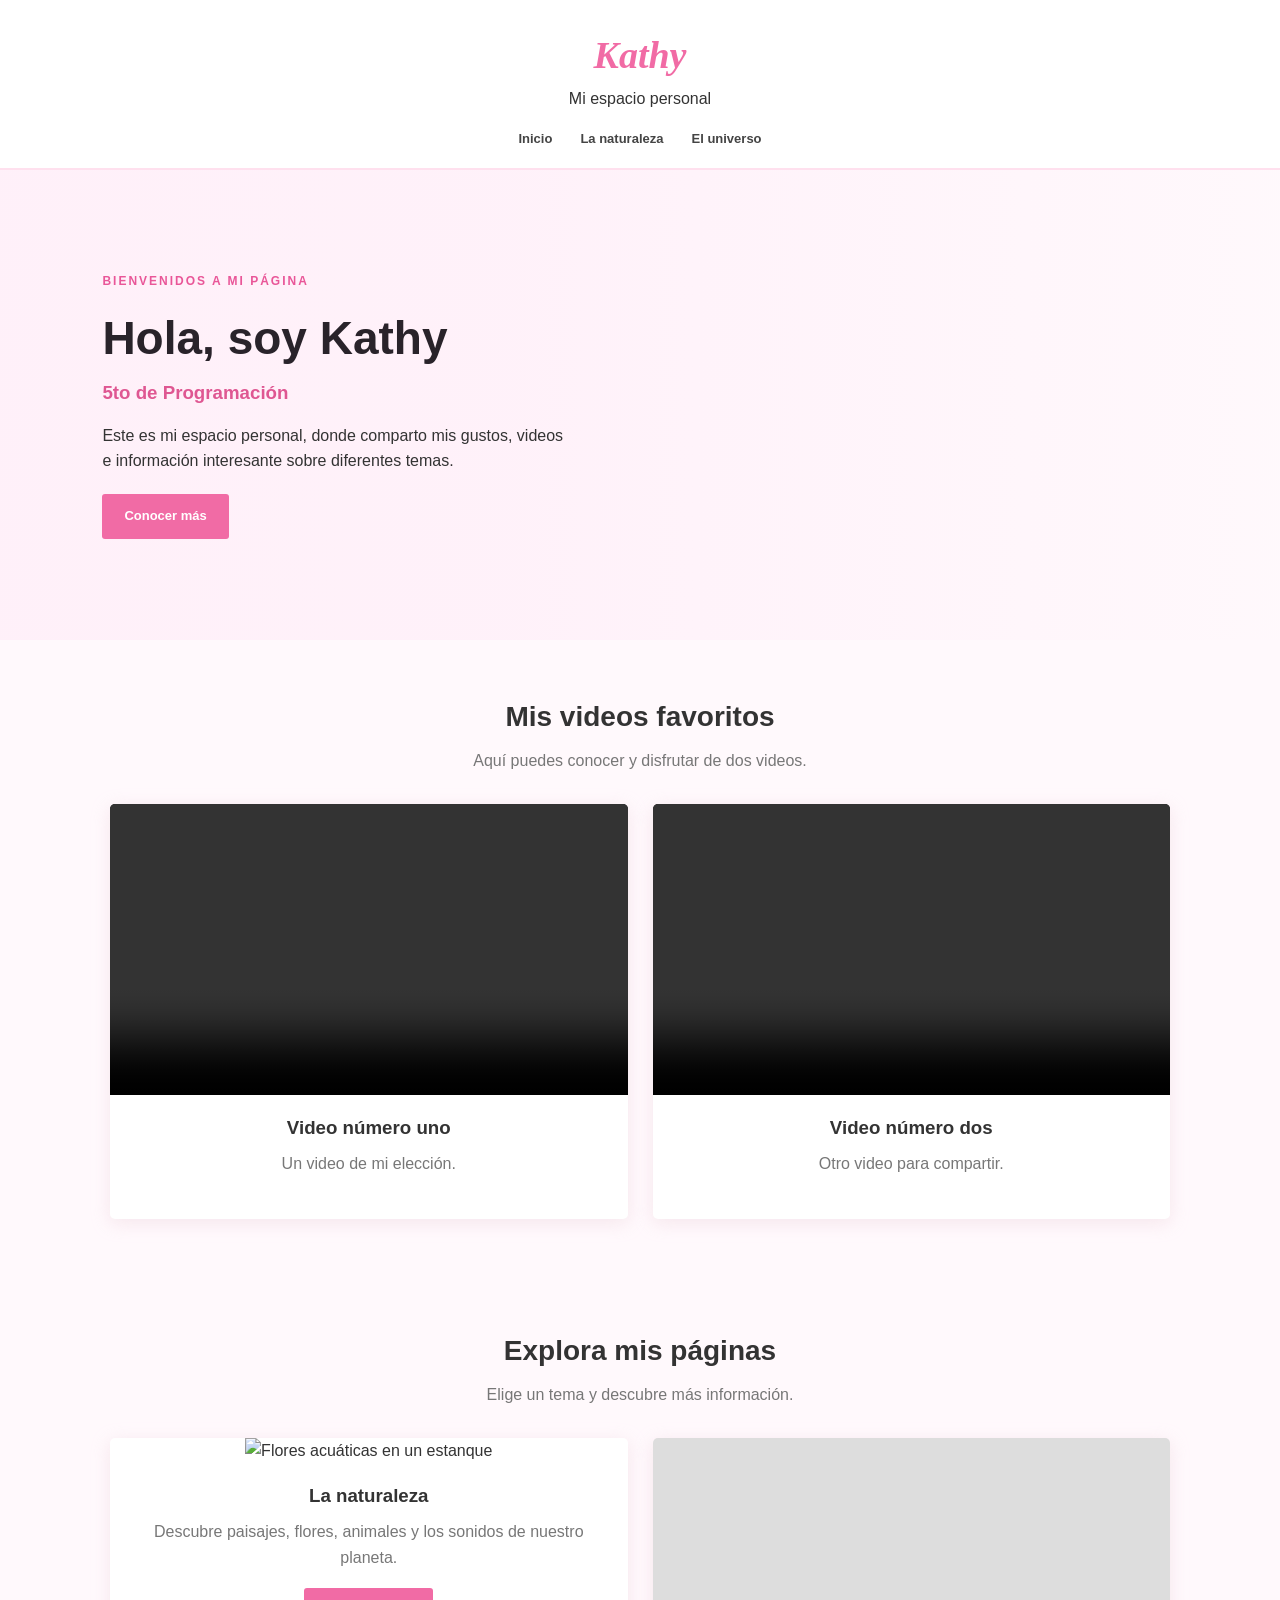
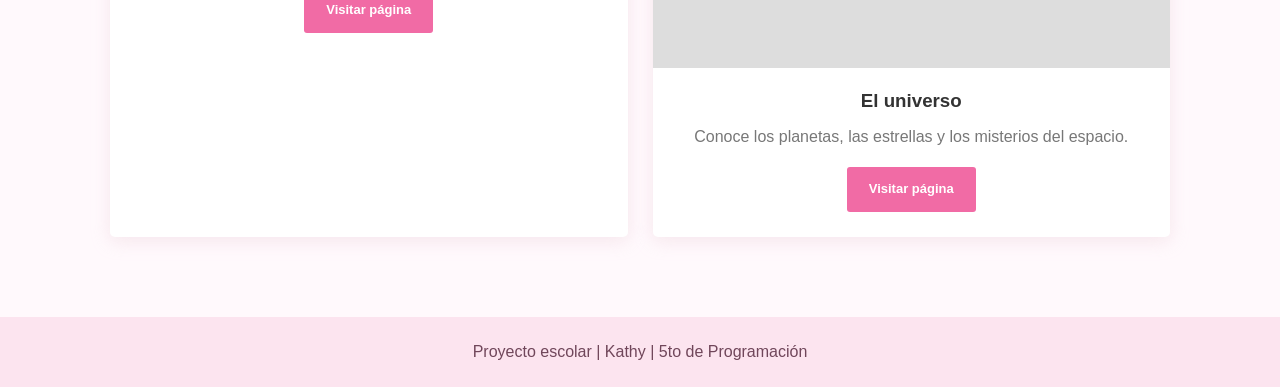
==== index.html @ b338b152 "Add files via upload" ====
<!DOCTYPE html>
<html lang="es">
<head>
    <meta charset="UTF-8">
    <meta name="viewport" content="width=device-width, initial-scale=1.0">
    <title>Mi página | Kathy</title>
    <link rel="stylesheet" href="k.css">
</head>
<body>

    <header class="encabezado">
        <h1>Kathy</h1>
        <p>Mi espacio personal</p>

        <nav>
            <a href="index.html">Inicio</a>
            <a href="naturaleza.html">La naturaleza</a>
            <a href="universo.html">El universo</a>
        </nav>
    </header>

    <main>
        <section class="portada">
            <div class="portada-texto">
                <p class="etiqueta">BIENVENIDOS A MI PÁGINA</p>
                <h2>Hola, soy Kathy</h2>
                <h3>5to de Programación</h3>
                <p>
                    Este es mi espacio personal, donde comparto
                    mis gustos, videos e información interesante
                    sobre diferentes temas.
                </p>
                <a class="boton" href="#secciones">Conocer más</a>
            </div>
        </section>

        <section class="contenido" id="secciones">
            <h2>Mis videos favoritos</h2>
            <p class="descripcion">
                Aquí puedes conocer y disfrutar de dos videos.
            </p>

            <div class="rejilla videos">
                <article class="tarjeta">
                    <video controls>
                        <source src="videos/video1.mp4"
                                type="video/mp4">
                        Tu navegador no puede reproducir este video.
                    </video>
                    <h3>Video número uno</h3>
                    <p>Un video de mi elección.</p>
                </article>

                <article class="tarjeta">
                    <video controls>
                        <source src="videos/video2.mp4"
                                type="video/mp4">
                        Tu navegador no puede reproducir este video.
                    </video>
                    <h3>Video número dos</h3>
                    <p>Otro video para compartir.</p>
                </article>
            </div>
        </section>

        <section class="contenido">
            <h2>Explora mis páginas</h2>
            <p class="descripcion">
                Elige un tema y descubre más información.
            </p>

            <div class="rejilla">
                <article class="tarjeta tema">
                    <img src="imagenes/nenufares.jpg"
                         alt="Flores acuáticas en un estanque">
                    <h3>La naturaleza</h3>
                    <p>
                        Descubre paisajes, flores, animales
                        y los sonidos de nuestro planeta.
                    </p>
                    <a class="boton"
                       href="naturaleza.html">Visitar página</a>
                </article>

                <article class="tarjeta tema">
                    <div class="imagen-universo"></div>
                    <h3>El universo</h3>
                    <p>
                        Conoce los planetas, las estrellas
                        y los misterios del espacio.
                    </p>
                    <a class="boton"
                       href="universo.html">Visitar página</a>
                </article>
            </div>
        </section>
    </main>

    <footer>
        <p>Proyecto escolar | Kathy | 5to de Programación</p>
    </footer>

</body>
</html>
---- k.css ----
* {
    margin: 0;
    padding: 0;
    box-sizing: border-box;
}

html {
    scroll-behavior: smooth;
}

body {
    font-family: Arial, sans-serif;
    background: #fff9fc;
    color: #333;
    line-height: 1.6;
}

/* ENCABEZADO */
.encabezado {
    background: white;
    text-align: center;
    padding: 25px 15px 18px;
    border-bottom: 2px solid #ffe0ee;
}

.encabezado h1 {
    color: #f16ba5;
    font-family: Georgia, serif;
    font-style: italic;
    font-size: 38px;
}

.encabezado nav {
    margin-top: 18px;
    display: flex;
    justify-content: center;
    flex-wrap: wrap;
    gap: 28px;
}

.encabezado nav a {
    text-decoration: none;
    color: #444;
    font-size: 13px;
    font-weight: bold;
}

.encabezado nav a:hover {
    color: #f16ba5;
}

/* PORTADA CON FOTOGRAFIA */
.portada {
    min-height: 470px;
    display: flex;
    align-items: center;
    padding: 50px 8%;

    background:
        linear-gradient(
            90deg,
            rgba(255, 240, 249, 0.97) 0%,
            rgba(255, 240, 249, 0.85) 40%,
            rgba(255, 240, 249, 0.08) 100%
        ),
        url("imagenes/nenufares.jpg");

    background-size: cover;
    background-position: center;
}

.portada-texto {
    max-width: 470px;
}

.etiqueta {
    color: #e95698;
    font-size: 12px;
    font-weight: bold;
    letter-spacing: 2px;
}

.portada h2 {
    font-size: 46px;
    line-height: 1.2;
    margin: 12px 0;
    color: #29232a;
}

.portada h3 {
    color: #df5792;
    margin-bottom: 15px;
}

.portada-texto p {
    margin-bottom: 20px;
}

/* BOTONES */
.boton {
    display: inline-block;
    background: #f16ba5;
    color: white;
    padding: 12px 22px;
    text-decoration: none;
    border: none;
    border-radius: 3px;
    font-size: 13px;
    font-weight: bold;
    cursor: pointer;
}

.boton:hover {
    background: #d94d89;
}

/* SECCIONES */
.contenido {
    max-width: 1100px;
    margin: auto;
    padding: 55px 20px;
    text-align: center;
}

.contenido h2 {
    font-size: 28px;
    margin-bottom: 8px;
}

.descripcion {
    color: #777;
    margin-bottom: 30px;
}

/* TARJETAS */
.rejilla {
    display: grid;
    grid-template-columns: repeat(2, minmax(0, 1fr));
    gap: 25px;
    text-align: center;
}

.tarjeta {
    background: white;
    padding-bottom: 25px;
    box-shadow: 0 4px 18px #e8cbd866;
    border-radius: 5px;
    overflow: hidden;
}

.tarjeta h3 {
    margin: 18px 12px 8px;
    color: #333;
}

.tarjeta p {
    padding: 0 20px;
    margin-bottom: 18px;
    color: #777;
}

.tarjeta img {
    width: 100%;
    height: 230px;
    object-fit: cover;
}

.tarjeta video {
    display: block;
    width: 100%;
    aspect-ratio: 16 / 9;
    background: #222;
}

.imagen-universo {
    height: 230px;
    background:
        linear-gradient(#00000022, #00000022),
        url("https://images.unsplash.com/photo-1462331940025-496dfbfc7564?auto=format&fit=crop&w=900&q=80");
    background-size: cover;
    background-position: center;
}

/* PAGINAS SECUNDARIAS */
.banner-secundario {
    min-height: 300px;
    display: flex;
    flex-direction: column;
    justify-content: center;
    align-items: center;
    text-align: center;
    padding: 35px 20px;
    color: white;
    background: linear-gradient(
        135deg,
        #f3a1c5,
        #b9a0db
    );
}

.banner-secundario h2 {
    font-size: 40px;
    margin-bottom: 10px;
}

.texto-informativo {
    max-width: 850px;
    margin: auto;
    padding: 35px 22px;
    text-align: center;
}

.texto-informativo p {
    margin: 15px 0;
}

/* AUDIOS */
.audio-tarjeta {
    background: white;
    padding: 25px;
    border-radius: 6px;
    box-shadow: 0 4px 18px #e8cbd866;
}

.audio-tarjeta audio {
    width: 100%;
    margin-top: 15px;
}

/* PIE DE PAGINA */
footer {
    background: #fce4ef;
    color: #70465a;
    padding: 22px;
    text-align: center;
    margin-top: 25px;
}

/* CELULARES */
@media (max-width: 650px) {
    .portada {
        min-height: 420px;
        padding: 35px 7%;
        background-position: 60% center;
    }

    .portada h2 {
        font-size: 34px;
    }

    .rejilla {
        grid-template-columns: 1fr;
    }

    .encabezado nav {
        gap: 15px;
    }

    .banner-secundario h2 {
        font-size: 32px;
    }
}
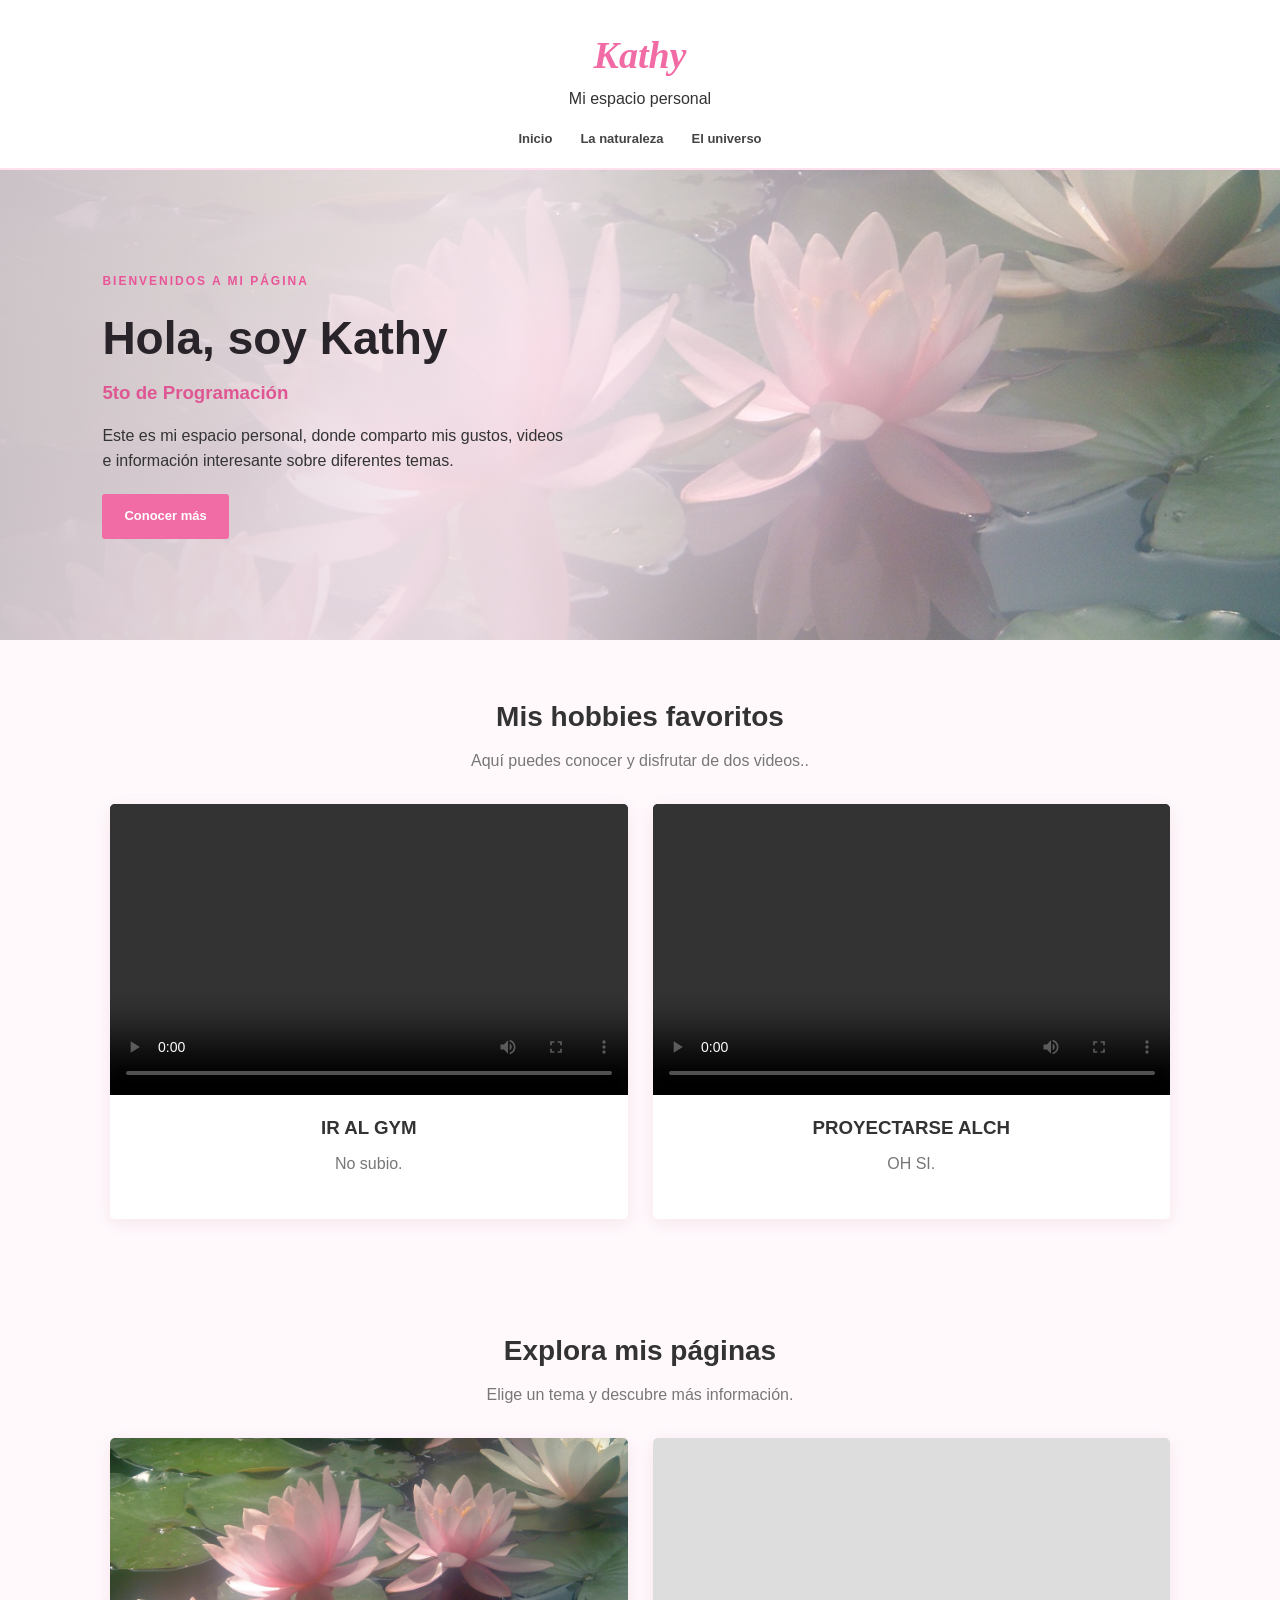
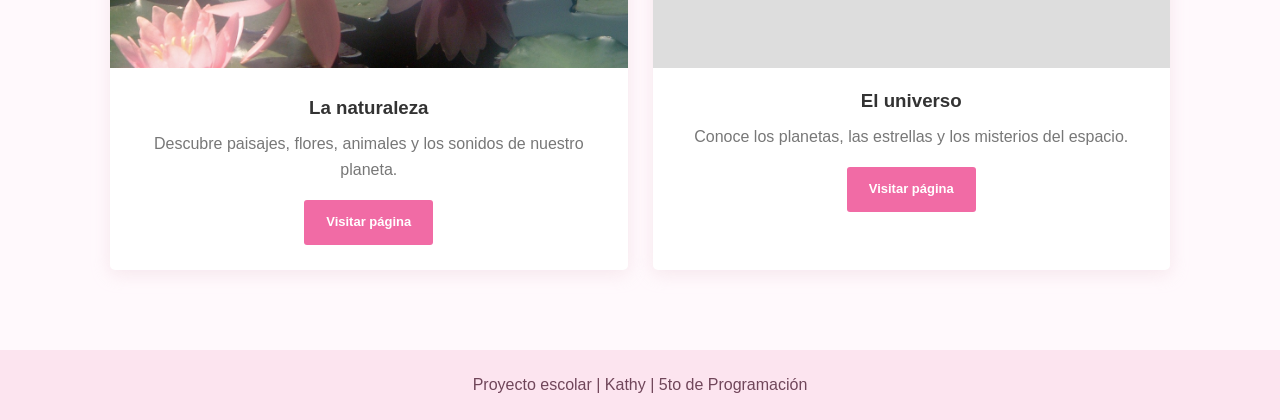
==== commit 0d5efa10: "Actualizo pagina de naturaleza" ====
--- a/index.html
+++ b/index.html
@@ -35,30 +35,30 @@
         </section>
 
         <section class="contenido" id="secciones">
-            <h2>Mis videos favoritos</h2>
+            <h2>Mis hobbies favoritos</h2>
             <p class="descripcion">
-                Aquí puedes conocer y disfrutar de dos videos.
+                Aquí puedes conocer y disfrutar de dos videos..
             </p>
 
             <div class="rejilla videos">
                 <article class="tarjeta">
                     <video controls>
-                        <source src="videos/video1.mp4"
+                        <source src="videos/NS.mp4"
                                 type="video/mp4">
                         Tu navegador no puede reproducir este video.
                     </video>
-                    <h3>Video número uno</h3>
-                    <p>Un video de mi elección.</p>
+                    <h3>IR AL GYM</h3>
+                    <p>No subio.</p>
                 </article>
 
                 <article class="tarjeta">
                     <video controls>
-                        <source src="videos/video2.mp4"
+                        <source src="videos/gym.mp4"
                                 type="video/mp4">
                         Tu navegador no puede reproducir este video.
                     </video>
-                    <h3>Video número dos</h3>
-                    <p>Otro video para compartir.</p>
+                    <h3>PROYECTARSE ALCH</h3>
+                    <p>OH SI.</p>
                 </article>
             </div>
         </section>
@@ -71,15 +71,15 @@
 
             <div class="rejilla">
                 <article class="tarjeta tema">
-                    <img src="imagenes/nenufares.jpg"
-                         alt="Flores acuáticas en un estanque">
+                    <img src="nenufares.jpg"
+                        alt="Flores acuáticas en un estanque">
                     <h3>La naturaleza</h3>
                     <p>
                         Descubre paisajes, flores, animales
                         y los sonidos de nuestro planeta.
                     </p>
                     <a class="boton"
-                       href="naturaleza.html">Visitar página</a>
+                    href="naturaleza.html">Visitar página</a>
                 </article>
 
                 <article class="tarjeta tema">
@@ -90,7 +90,7 @@
                         y los misterios del espacio.
                     </p>
                     <a class="boton"
-                       href="universo.html">Visitar página</a>
+                    href="universo.html">Visitar página</a>
                 </article>
             </div>
         </section>
--- a/k.css
+++ b/k.css
@@ -59,11 +59,11 @@
     background:
         linear-gradient(
             90deg,
-            rgba(255, 240, 249, 0.97) 0%,
+            rgba(208, 198, 204, 0.97) 0%,
             rgba(255, 240, 249, 0.85) 40%,
             rgba(255, 240, 249, 0.08) 100%
         ),
-        url("imagenes/nenufares.jpg");
+        url("nenufares.jpg");
 
     background-size: cover;
     background-position: center;
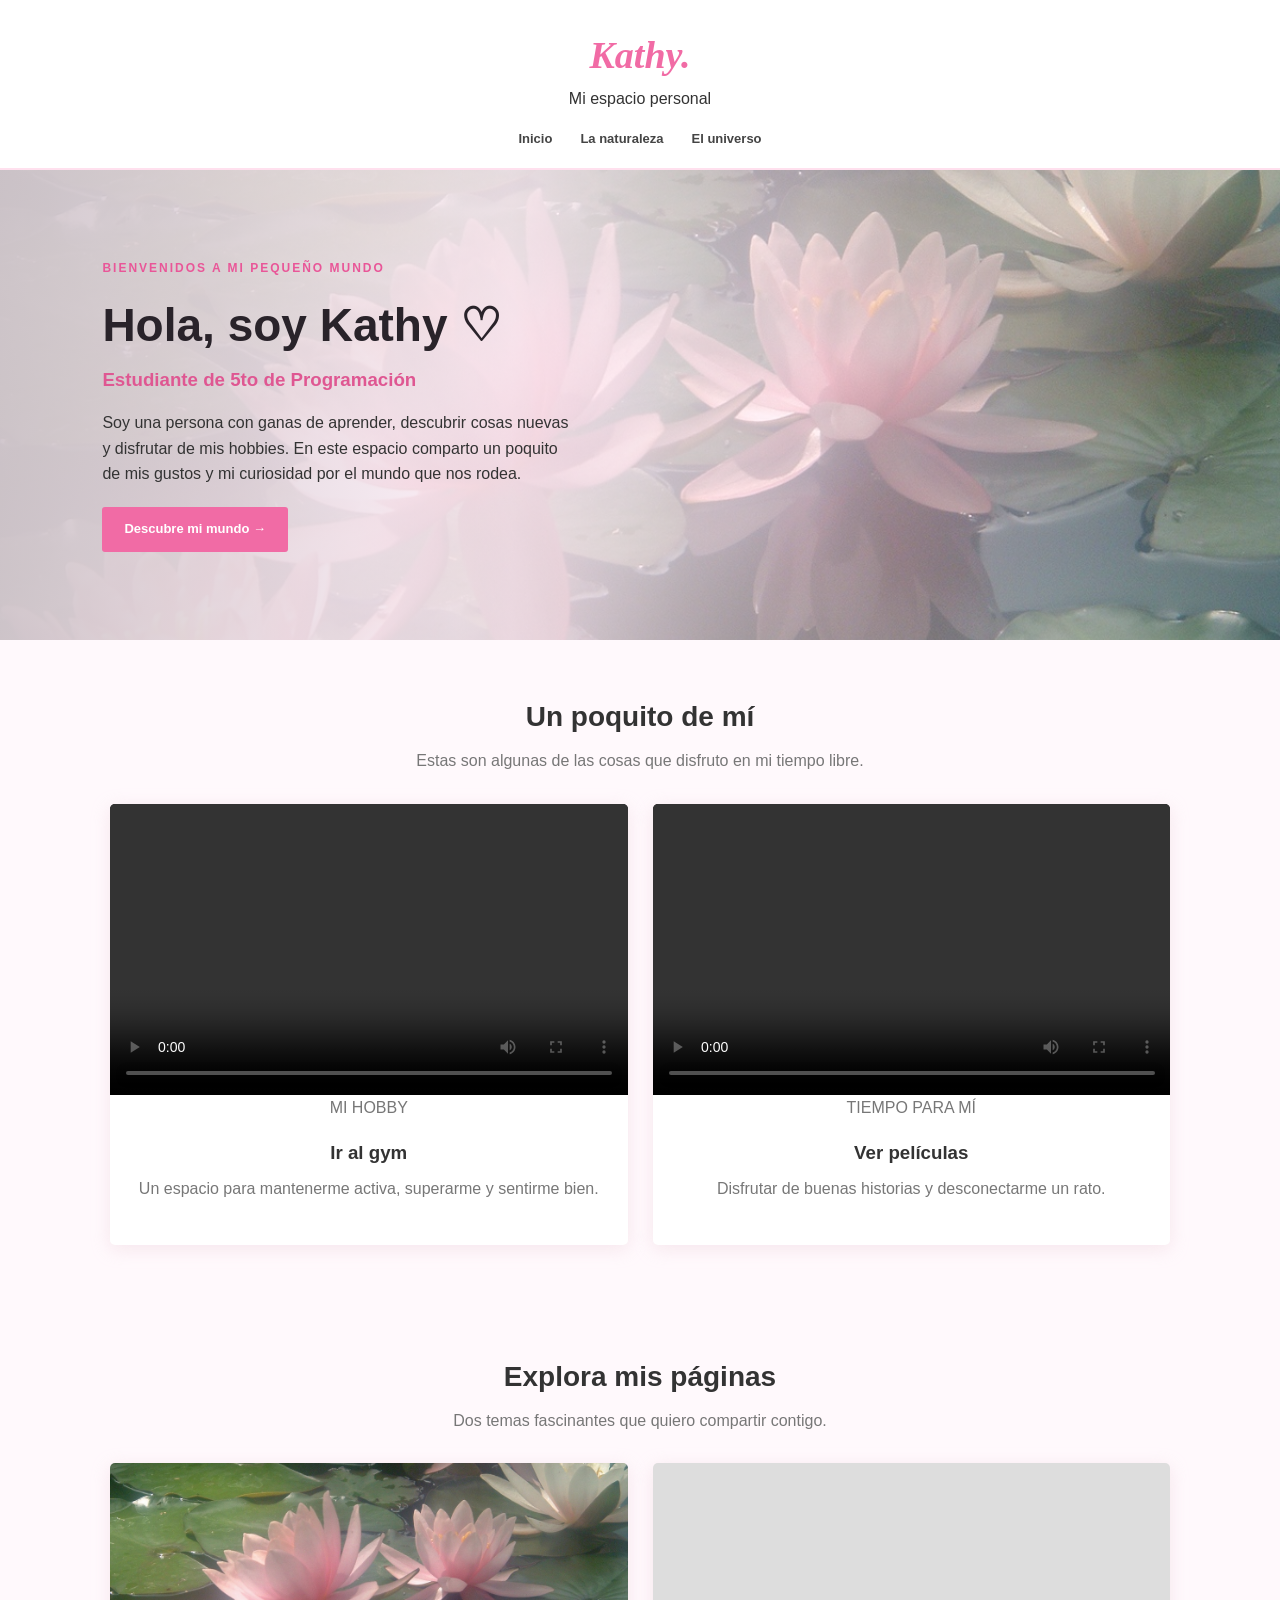
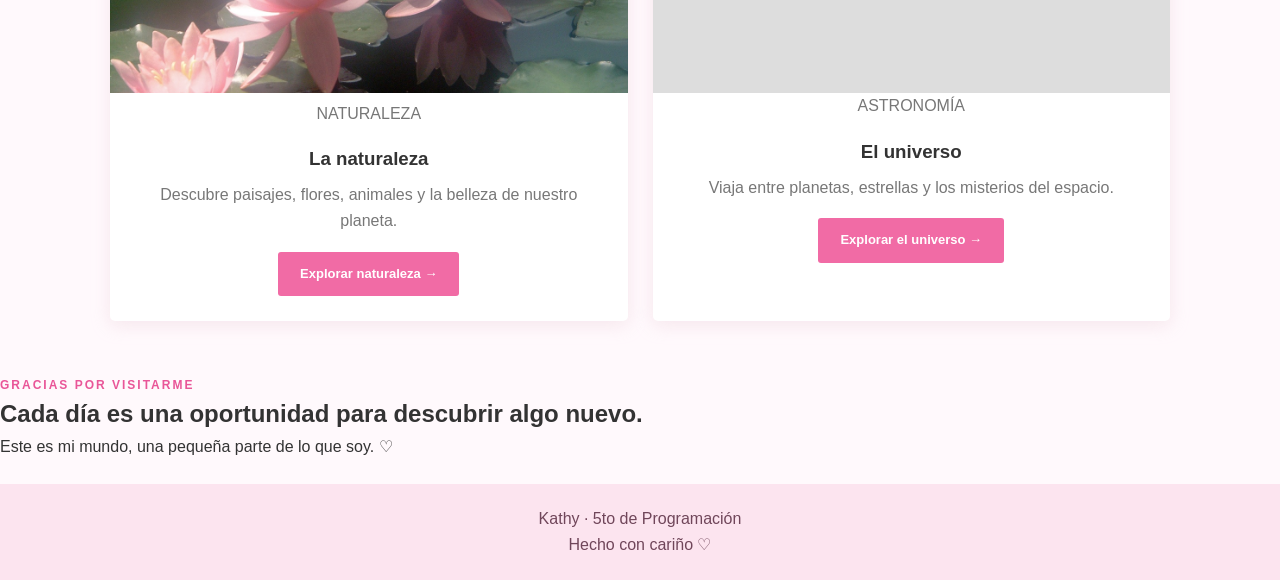
==== commit d0d88a77: "Enhance index.html with meta tags and accessibility Mejora del diseño de la página principal.nd impr" ====
--- a/index.html
+++ b/index.html
@@ -3,102 +3,173 @@
 <head>
     <meta charset="UTF-8">
     <meta name="viewport" content="width=device-width, initial-scale=1.0">
-    <title>Mi página | Kathy</title>
+
+    <meta name="description" content="Soy Kathy, estudiante de 5to de Programación. Este es mi espacio personal para compartir mis hobbies y descubrir la belleza de la naturaleza y el universo.">
+
+    <title>Kathy | Mi espacio personal</title>
+
     <link rel="stylesheet" href="k.css">
 </head>
 <body>
 
     <header class="encabezado">
-        <h1>Kathy</h1>
+        <h1>Kathy<span>.</span></h1>
         <p>Mi espacio personal</p>
 
-        <nav>
-            <a href="index.html">Inicio</a>
+        <nav aria-label="Navegación principal">
+            <a href="index.html" aria-current="page">Inicio</a>
             <a href="naturaleza.html">La naturaleza</a>
             <a href="universo.html">El universo</a>
         </nav>
     </header>
 
     <main>
+
         <section class="portada">
             <div class="portada-texto">
-                <p class="etiqueta">BIENVENIDOS A MI PÁGINA</p>
-                <h2>Hola, soy Kathy</h2>
-                <h3>5to de Programación</h3>
+
+                <p class="etiqueta">
+                    BIENVENIDOS A MI PEQUEÑO MUNDO
+                </p>
+
+                <h2>Hola, soy Kathy <span>♡</span></h2>
+
+                <h3>Estudiante de 5to de Programación</h3>
+
                 <p>
-                    Este es mi espacio personal, donde comparto
-                    mis gustos, videos e información interesante
-                    sobre diferentes temas.
+                    Soy una persona con ganas de aprender,
+                    descubrir cosas nuevas y disfrutar de mis
+                    hobbies. En este espacio comparto un poquito
+                    de mis gustos y mi curiosidad por el mundo
+                    que nos rodea.
                 </p>
-                <a class="boton" href="#secciones">Conocer más</a>
+
+                <a class="boton" href="#secciones">
+                    Descubre mi mundo →
+                </a>
+
             </div>
         </section>
 
         <section class="contenido" id="secciones">
-            <h2>Mis hobbies favoritos</h2>
+
+            <h2>Un poquito de mí</h2>
+
             <p class="descripcion">
-                Aquí puedes conocer y disfrutar de dos videos..
+                Estas son algunas de las cosas que disfruto
+                en mi tiempo libre.
             </p>
 
             <div class="rejilla videos">
+
                 <article class="tarjeta">
-                    <video controls>
+                    <video controls preload="metadata">
                         <source src="videos/NS.mp4"
                                 type="video/mp4">
                         Tu navegador no puede reproducir este video.
                     </video>
-                    <h3>IR AL GYM</h3>
-                    <p>No subio.</p>
+
+                    <div class="tarjeta-texto">
+                        <p class="categoria">MI HOBBY</p>
+                        <h3>Ir al gym</h3>
+                        <p>
+                            Un espacio para mantenerme activa,
+                            superarme y sentirme bien.
+                        </p>
+                    </div>
                 </article>
 
                 <article class="tarjeta">
-                    <video controls>
+                    <video controls preload="metadata">
                         <source src="videos/gym.mp4"
                                 type="video/mp4">
                         Tu navegador no puede reproducir este video.
                     </video>
-                    <h3>PROYECTARSE ALCH</h3>
-                    <p>OH SI.</p>
+
+                    <div class="tarjeta-texto">
+                        <p class="categoria">TIEMPO PARA MÍ</p>
+                        <h3>Ver películas</h3>
+                        <p>
+                            Disfrutar de buenas historias
+                            y desconectarme un rato.
+                        </p>
+                    </div>
                 </article>
+
             </div>
         </section>
 
         <section class="contenido">
+
             <h2>Explora mis páginas</h2>
+
             <p class="descripcion">
-                Elige un tema y descubre más información.
+                Dos temas fascinantes que quiero compartir contigo.
             </p>
 
             <div class="rejilla">
+
                 <article class="tarjeta tema">
-                    <img src="nenufares.jpg"
-                        alt="Flores acuáticas en un estanque">
-                    <h3>La naturaleza</h3>
-                    <p>
-                        Descubre paisajes, flores, animales
-                        y los sonidos de nuestro planeta.
-                    </p>
-                    <a class="boton"
-                    href="naturaleza.html">Visitar página</a>
+                    <img
+                        src="nenufares.jpg"
+                        alt="Nenúfares y flores sobre un estanque"
+                        loading="lazy"
+                    >
+
+                    <div class="tarjeta-texto">
+                        <p class="categoria">NATURALEZA</p>
+                        <h3>La naturaleza</h3>
+
+                        <p>
+                            Descubre paisajes, flores, animales
+                            y la belleza de nuestro planeta.
+                        </p>
+
+                        <a class="boton"
+                           href="naturaleza.html">
+                            Explorar naturaleza →
+                        </a>
+                    </div>
                 </article>
 
                 <article class="tarjeta tema">
-                    <div class="imagen-universo"></div>
-                    <h3>El universo</h3>
-                    <p>
-                        Conoce los planetas, las estrellas
-                        y los misterios del espacio.
-                    </p>
-                    <a class="boton"
-                    href="universo.html">Visitar página</a>
+                    <div
+                        class="imagen-universo"
+                        role="img"
+                        aria-label="Imagen del universo y las nebulosas"
+                    ></div>
+
+                    <div class="tarjeta-texto">
+                        <p class="categoria">ASTRONOMÍA</p>
+                        <h3>El universo</h3>
+
+                        <p>
+                            Viaja entre planetas, estrellas
+                            y los misterios del espacio.
+                        </p>
+
+                        <a class="boton"
+                           href="universo.html">
+                            Explorar el universo →
+                        </a>
+                    </div>
                 </article>
+
             </div>
         </section>
+
+        <section class="mensaje-final">
+            <p class="etiqueta">GRACIAS POR VISITARME</p>
+            <h2>Cada día es una oportunidad para descubrir algo nuevo.</h2>
+            <p>Este es mi mundo, una pequeña parte de lo que soy. ♡</p>
+        </section>
+
     </main>
 
     <footer>
-        <p>Proyecto escolar | Kathy | 5to de Programación</p>
+        <p>Kathy · 5to de Programación</p>
+        <p>Hecho con cariño ♡</p>
     </footer>
 
 </body>
-</html>+</html>
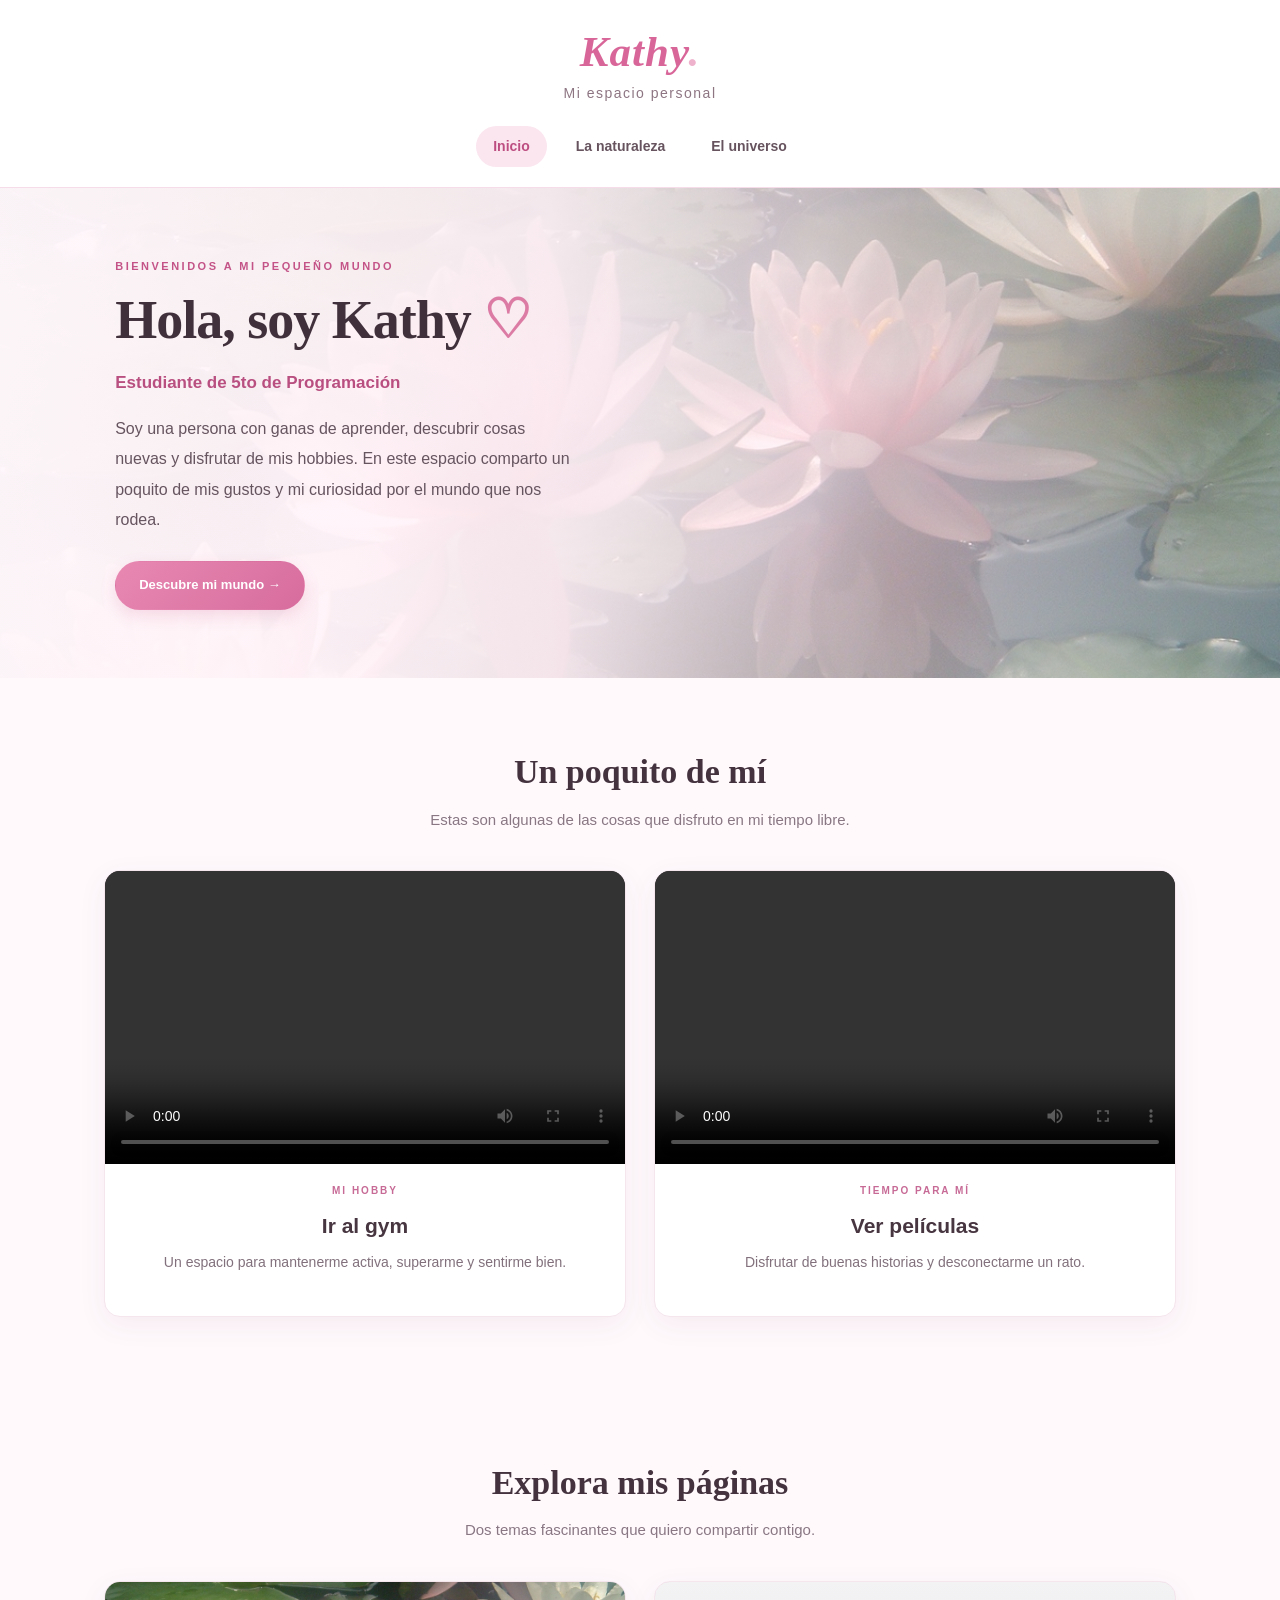
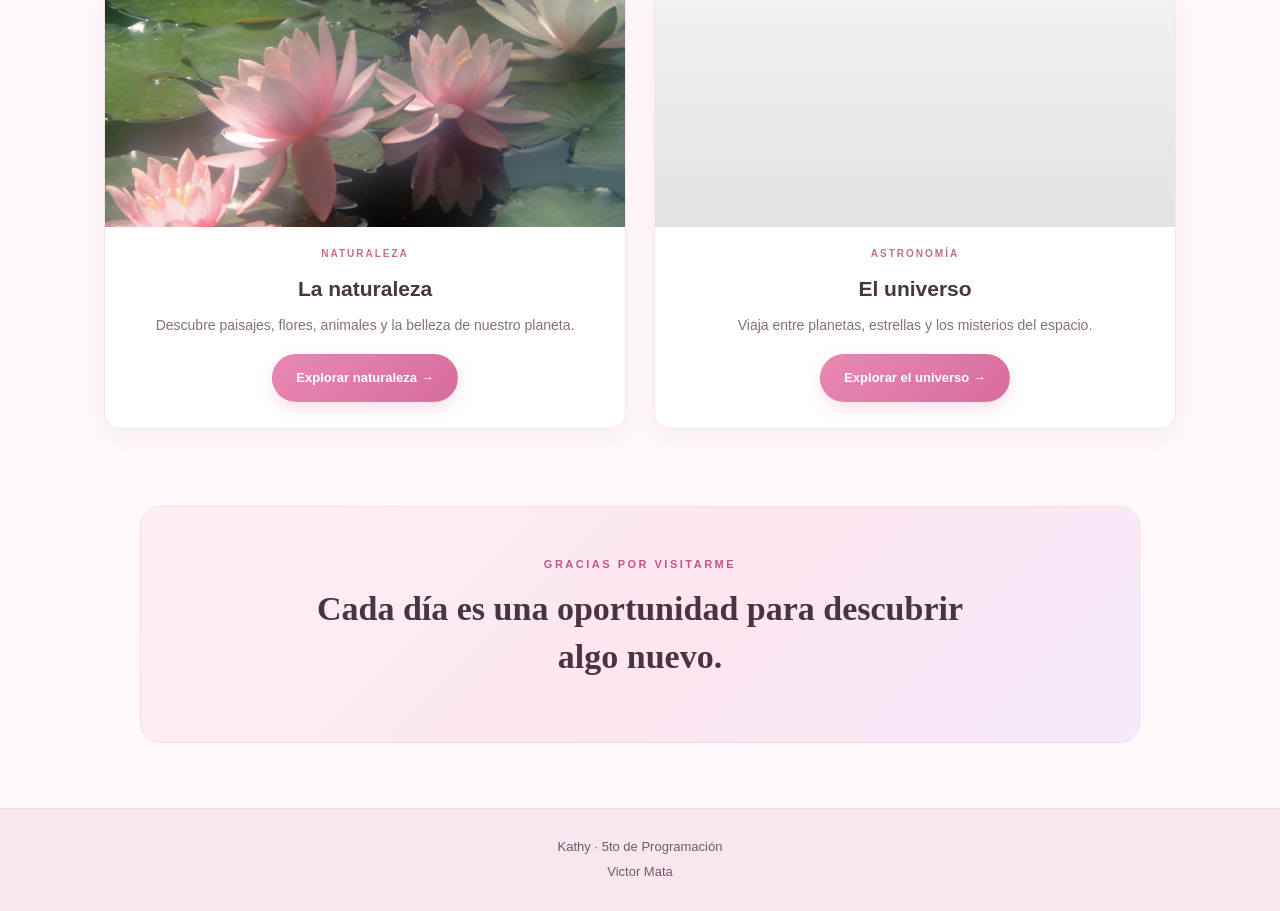
==== commit 6548421a: "Add author name to footer in index.html Updated footer to include author name 'Victor Mata'." ====
--- a/index.html
+++ b/index.html
@@ -161,14 +161,14 @@
         <section class="mensaje-final">
             <p class="etiqueta">GRACIAS POR VISITARME</p>
             <h2>Cada día es una oportunidad para descubrir algo nuevo.</h2>
-            <p>Este es mi mundo, una pequeña parte de lo que soy. ♡</p>
+
         </section>
 
     </main>
 
     <footer>
         <p>Kathy · 5to de Programación</p>
-        <p>Hecho con cariño ♡</p>
+        <p>Victor Mata</p>
     </footer>
 
 </body>
--- a/k.css
+++ b/k.css
@@ -6,62 +6,101 @@
 
 html {
     scroll-behavior: smooth;
+    scroll-padding-top: 20px;
 }
 
 body {
-    font-family: Arial, sans-serif;
+    font-family: "Segoe UI", Arial, sans-serif;
     background: #fff9fc;
-    color: #333;
-    line-height: 1.6;
-}
-
-/* ENCABEZADO */
+    color: #40323b;
+    line-height: 1.7;
+    overflow-wrap: break-word;
+}
+
+img,
+video {
+    max-width: 100%;
+}
+
+/* ========================================
+   ENCABEZADO Y NAVEGACIÓN
+======================================== */
+
 .encabezado {
-    background: white;
-    text-align: center;
-    padding: 25px 15px 18px;
-    border-bottom: 2px solid #ffe0ee;
+    background: rgba(255, 255, 255, 0.97);
+    text-align: center;
+    padding: 24px 20px 20px;
+    border-bottom: 1px solid #f5dce8;
+    box-shadow: 0 4px 20px rgba(112, 61, 87, 0.04);
 }
 
 .encabezado h1 {
-    color: #f16ba5;
+    color: #d96699;
     font-family: Georgia, serif;
     font-style: italic;
-    font-size: 38px;
+    font-size: clamp(34px, 5vw, 43px);
+    line-height: 1.3;
+    letter-spacing: 1px;
+}
+
+.encabezado h1 span {
+    color: #efb2cd;
+}
+
+.encabezado > p {
+    color: #8d7582;
+    font-size: 14px;
+    letter-spacing: 1.5px;
+    margin-top: 2px;
 }
 
 .encabezado nav {
-    margin-top: 18px;
+    margin-top: 20px;
     display: flex;
     justify-content: center;
+    align-items: center;
     flex-wrap: wrap;
-    gap: 28px;
+    gap: 12px;
 }
 
 .encabezado nav a {
     text-decoration: none;
-    color: #444;
-    font-size: 13px;
-    font-weight: bold;
+    color: #66535e;
+    font-size: 14px;
+    font-weight: 600;
+    padding: 9px 17px;
+    border-radius: 30px;
+    transition: background 0.25s ease,
+                color 0.25s ease,
+                transform 0.25s ease;
+}
+
+.encabezado nav a:hover,
+.encabezado nav a[aria-current="page"] {
+    background: #fbe5ef;
+    color: #bd4e81;
 }
 
 .encabezado nav a:hover {
-    color: #f16ba5;
-}
-
-/* PORTADA CON FOTOGRAFIA */
+    transform: translateY(-2px);
+}
+
+/* ========================================
+   PORTADA PRINCIPAL
+======================================== */
+
 .portada {
-    min-height: 470px;
+    min-height: 490px;
     display: flex;
     align-items: center;
-    padding: 50px 8%;
-
+    padding: 65px 9%;
+    position: relative;
     background:
         linear-gradient(
             90deg,
-            rgba(208, 198, 204, 0.97) 0%,
-            rgba(255, 240, 249, 0.85) 40%,
-            rgba(255, 240, 249, 0.08) 100%
+            rgba(255, 247, 251, 0.98) 0%,
+            rgba(255, 242, 248, 0.92) 43%,
+            rgba(255, 242, 248, 0.25) 100%
         ),
         url("nenufares.jpg");
 
@@ -70,193 +109,483 @@
 }
 
 .portada-texto {
-    max-width: 470px;
+    max-width: 520px;
 }
 
 .etiqueta {
-    color: #e95698;
-    font-size: 12px;
-    font-weight: bold;
-    letter-spacing: 2px;
+    color: #c45488;
+    font-size: 11px;
+    font-weight: 700;
+    letter-spacing: 2.5px;
+    margin-bottom: 12px;
 }
 
 .portada h2 {
-    font-size: 46px;
+    font-family: Georgia, serif;
+    font-size: clamp(36px, 5vw, 54px);
     line-height: 1.2;
-    margin: 12px 0;
-    color: #29232a;
+    margin: 10px 0 16px;
+    color: #40303b;
+    letter-spacing: -1px;
+}
+
+.portada h2 span {
+    color: #dc7ca5;
 }
 
 .portada h3 {
-    color: #df5792;
-    margin-bottom: 15px;
-}
-
-.portada-texto p {
-    margin-bottom: 20px;
-}
-
-/* BOTONES */
+    color: #b94f80;
+    font-size: 17px;
+    font-weight: 600;
+    margin-bottom: 16px;
+}
+
+.portada-texto > p:not(.etiqueta) {
+    max-width: 460px;
+    color: #66545f;
+    font-size: 16px;
+    line-height: 1.9;
+    margin-bottom: 26px;
+}
+
+/* ========================================
+   BOTONES
+======================================== */
+
 .boton {
-    display: inline-block;
-    background: #f16ba5;
-    color: white;
-    padding: 12px 22px;
+    display: inline-flex;
+    align-items: center;
+    justify-content: center;
+    gap: 8px;
+    background: linear-gradient(135deg, #e889b2, #d76c9d);
+    color: #fff;
+    padding: 12px 23px;
     text-decoration: none;
-    border: none;
-    border-radius: 3px;
+    border: 1px solid transparent;
+    border-radius: 30px;
     font-size: 13px;
-    font-weight: bold;
+    font-weight: 700;
     cursor: pointer;
+    box-shadow: 0 6px 16px rgba(207, 94, 146, 0.19);
+    transition: transform 0.25s ease,
+                box-shadow 0.25s ease,
+                background 0.25s ease;
 }
 
 .boton:hover {
-    background: #d94d89;
-}
-
-/* SECCIONES */
+    background: linear-gradient(135deg, #d86e9d, #c65388);
+    transform: translateY(-3px);
+    box-shadow: 0 9px 22px rgba(207, 94, 146, 0.28);
+}
+
+.boton:focus-visible,
+.encabezado nav a:focus-visible {
+    outline: 3px solid #c45488;
+    outline-offset: 4px;
+}
+
+/* ========================================
+   SECCIONES
+======================================== */
+
 .contenido {
-    max-width: 1100px;
-    margin: auto;
-    padding: 55px 20px;
+    max-width: 1120px;
+    margin: 0 auto;
+    padding: 72px 24px;
     text-align: center;
 }
 
 .contenido h2 {
-    font-size: 28px;
-    margin-bottom: 8px;
+    font-family: Georgia, serif;
+    color: #44333e;
+    font-size: clamp(27px, 4vw, 34px);
+    line-height: 1.3;
+    margin-bottom: 12px;
 }
 
 .descripcion {
-    color: #777;
-    margin-bottom: 30px;
-}
-
-/* TARJETAS */
+    max-width: 600px;
+    margin: 0 auto 38px;
+    color: #897783;
+    font-size: 15px;
+}
+
+/* ========================================
+   REJILLA Y TARJETAS
+======================================== */
+
 .rejilla {
     display: grid;
     grid-template-columns: repeat(2, minmax(0, 1fr));
-    gap: 25px;
-    text-align: center;
+    gap: 28px;
+    text-align: center;
+    align-items: stretch;
 }
 
 .tarjeta {
-    background: white;
-    padding-bottom: 25px;
-    box-shadow: 0 4px 18px #e8cbd866;
-    border-radius: 5px;
+    display: flex;
+    flex-direction: column;
+    min-width: 0;
+    background: #fff;
+    border: 1px solid #f5e5ed;
+    padding-bottom: 26px;
+    box-shadow: 0 8px 28px rgba(107, 63, 85, 0.07);
+    border-radius: 16px;
     overflow: hidden;
+    transition: transform 0.3s ease,
+                box-shadow 0.3s ease,
+                border-color 0.3s ease;
+}
+
+.tarjeta:hover {
+    transform: translateY(-5px);
+    box-shadow: 0 15px 36px rgba(107, 63, 85, 0.12);
+    border-color: #efc8db;
 }
 
 .tarjeta h3 {
-    margin: 18px 12px 8px;
-    color: #333;
+    color: #473540;
+    font-family: "Segoe UI", Arial, sans-serif;
+    font-size: 21px;
+    line-height: 1.4;
+    margin: 8px 18px 10px;
 }
 
 .tarjeta p {
-    padding: 0 20px;
-    margin-bottom: 18px;
-    color: #777;
+    color: #82717c;
+    font-size: 14px;
+    line-height: 1.8;
+    padding: 0 22px;
+    margin-bottom: 15px;
+}
+
+.tarjeta-texto {
+    display: flex;
+    flex-direction: column;
+    align-items: center;
+    flex: 1;
+    padding-top: 18px;
+}
+
+.tarjeta-texto .categoria {
+    color: #c76b96;
+    font-size: 10px;
+    font-weight: 700;
+    letter-spacing: 2px;
+    margin-bottom: 3px;
+}
+
+.tarjeta-texto .boton {
+    margin-top: auto;
 }
 
 .tarjeta img {
+    display: block;
     width: 100%;
-    height: 230px;
+    height: 245px;
     object-fit: cover;
+    transition: transform 0.45s ease;
+}
+
+.tarjeta.tema img:hover {
+    transform: scale(1.025);
 }
 
 .tarjeta video {
     display: block;
     width: 100%;
     aspect-ratio: 16 / 9;
-    background: #222;
-}
+    object-fit: contain;
+    background: #201d20;
+}
+
+.tarjeta video:focus-visible {
+    outline: 3px solid #d76c9d;
+    outline-offset: -3px;
+}
+
+/* IMAGEN DEL UNIVERSO */
 
 .imagen-universo {
-    height: 230px;
+    width: 100%;
+    height: 245px;
     background:
-        linear-gradient(#00000022, #00000022),
+        linear-gradient(
+            rgba(18, 12, 39, 0.05),
+            rgba(18, 12, 39, 0.12)
+        ),
         url("https://images.unsplash.com/photo-1462331940025-496dfbfc7564?auto=format&fit=crop&w=900&q=80");
+
     background-size: cover;
     background-position: center;
-}
-
-/* PAGINAS SECUNDARIAS */
+    transition: filter 0.3s ease;
+}
+
+.tarjeta:hover .imagen-universo {
+    filter: brightness(1.08);
+}
+
+/* ========================================
+   MENSAJE FINAL DE LA PÁGINA
+======================================== */
+
+.mensaje-final {
+    margin: 5px auto 65px;
+    max-width: 1000px;
+    padding: 48px 28px;
+    text-align: center;
+    background: linear-gradient(
+        135deg,
+        #fff0f6,
+        #fce6f0 55%,
+        #f7eafa
+    );
+    border: 1px solid #f5dce8;
+    border-radius: 20px;
+}
+
+.mensaje-final .etiqueta {
+    margin-bottom: 12px;
+}
+
+.mensaje-final h2 {
+    max-width: 700px;
+    margin: 0 auto 14px;
+    color: #493442;
+    font-family: Georgia, serif;
+    font-size: clamp(25px, 4vw, 34px);
+    line-height: 1.4;
+}
+
+.mensaje-final > p:last-child {
+    color: #806878;
+    font-size: 14px;
+}
+
+/* ========================================
+   PÁGINAS SECUNDARIAS
+   Naturaleza y universo
+======================================== */
+
 .banner-secundario {
-    min-height: 300px;
+    min-height: 320px;
     display: flex;
     flex-direction: column;
     justify-content: center;
     align-items: center;
     text-align: center;
-    padding: 35px 20px;
+    padding: 45px 24px;
     color: white;
     background: linear-gradient(
         135deg,
-        #f3a1c5,
-        #b9a0db
+        #e99abb,
+        #c3a8df
     );
 }
 
 .banner-secundario h2 {
-    font-size: 40px;
-    margin-bottom: 10px;
+    font-family: Georgia, serif;
+    font-size: clamp(32px, 5vw, 44px);
+    line-height: 1.3;
+    margin-bottom: 12px;
 }
 
 .texto-informativo {
     max-width: 850px;
-    margin: auto;
-    padding: 35px 22px;
+    margin: 0 auto;
+    padding: 42px 24px;
     text-align: center;
 }
 
 .texto-informativo p {
+    color: #6f5b68;
     margin: 15px 0;
 }
 
-/* AUDIOS */
+/* ========================================
+   TARJETAS DE AUDIO
+======================================== */
+
 .audio-tarjeta {
-    background: white;
-    padding: 25px;
-    border-radius: 6px;
-    box-shadow: 0 4px 18px #e8cbd866;
+    background: #fff;
+    padding: 28px;
+    border: 1px solid #f5e5ed;
+    border-radius: 16px;
+    box-shadow: 0 8px 28px rgba(107, 63, 85, 0.07);
 }
 
 .audio-tarjeta audio {
+    display: block;
     width: 100%;
-    margin-top: 15px;
-}
-
-/* PIE DE PAGINA */
+    margin-top: 16px;
+}
+
+/* ========================================
+   PIE DE PÁGINA
+======================================== */
+
 footer {
-    background: #fce4ef;
-    color: #70465a;
-    padding: 22px;
+    background: #f9e7ef;
+    color: #78566a;
+    padding: 26px 20px;
     text-align: center;
     margin-top: 25px;
-}
-
-/* CELULARES */
-@media (max-width: 650px) {
+    border-top: 1px solid #f2d6e4;
+}
+
+footer p {
+    font-size: 13px;
+    line-height: 1.9;
+}
+
+/* ========================================
+   TABLETAS
+======================================== */
+
+@media (max-width: 800px) {
     .portada {
-        min-height: 420px;
-        padding: 35px 7%;
-        background-position: 60% center;
+        padding: 55px 7%;
+        background-position: 58% center;
+    }
+
+    .contenido {
+        padding: 58px 22px;
+    }
+
+    .rejilla {
+        gap: 20px;
+    }
+
+    .tarjeta h3 {
+        font-size: 19px;
+    }
+
+    .tarjeta img,
+    .imagen-universo {
+        height: 210px;
+    }
+
+    .mensaje-final {
+        margin: 5px 22px 45px;
+    }
+}
+
+/* ========================================
+   CELULARES
+======================================== */
+
+@media (max-width: 600px) {
+    .encabezado {
+        padding: 20px 12px 16px;
+    }
+
+    .encabezado nav {
+        gap: 5px;
+        margin-top: 16px;
+    }
+
+    .encabezado nav a {
+        font-size: 12px;
+        padding: 9px 11px;
+    }
+
+    .portada {
+        min-height: 440px;
+        padding: 45px 7%;
+        background:
+            linear-gradient(
+                90deg,
+                rgba(255, 247, 251, 0.96),
+                rgba(255, 242, 248, 0.78)
+            ),
+            url("nenufares.jpg");
+
+        background-size: cover;
+        background-position: center;
     }
 
     .portada h2 {
-        font-size: 34px;
+        font-size: 36px;
+    }
+
+    .portada h3 {
+        font-size: 16px;
+    }
+
+    .portada-texto > p:not(.etiqueta) {
+        font-size: 14px;
+    }
+
+    .contenido {
+        padding: 48px 18px;
+    }
+
+    .contenido h2 {
+        font-size: 28px;
+    }
+
+    .descripcion {
+        font-size: 14px;
+        margin-bottom: 28px;
     }
 
     .rejilla {
-        grid-template-columns: 1fr;
-    }
-
-    .encabezado nav {
-        gap: 15px;
-    }
-
-    .banner-secundario h2 {
-        font-size: 32px;
-    }
-}+        grid-template-columns: minmax(0, 1fr);
+        gap: 24px;
+    }
+
+    .tarjeta img,
+    .imagen-universo {
+        height: 230px;
+    }
+
+    .tarjeta {
+        border-radius: 14px;
+    }
+
+    .tarjeta-texto {
+        padding: 18px 0 0;
+    }
+
+    .mensaje-final {
+        margin: 0 18px 40px;
+        padding: 36px 20px;
+    }
+
+    .mensaje-final h2 {
+        font-size: 26px;
+    }
+
+    .banner-secundario {
+        min-height: 270px;
+        padding: 35px 18px;
+    }
+
+    .texto-informativo {
+        padding: 30px 20px;
+    }
+
+    .audio-tarjeta {
+        padding: 20px;
+    }
+
+    footer {
+        padding: 22px 15px;
+    }
+}
+
+/* RESPETO A LAS PREFERENCIAS DE MOVIMIENTO */
+
+@media (prefers-reduced-motion: reduce) {
+    html {
+        scroll-behavior: auto;
+    }
+
+    *,
+    *::before,
+    *::after {
+        transition-duration: 0.01ms !important;
+        animation-duration: 0.01ms !important;
+        animation-iteration-count: 1 !important;
+    }
+}
